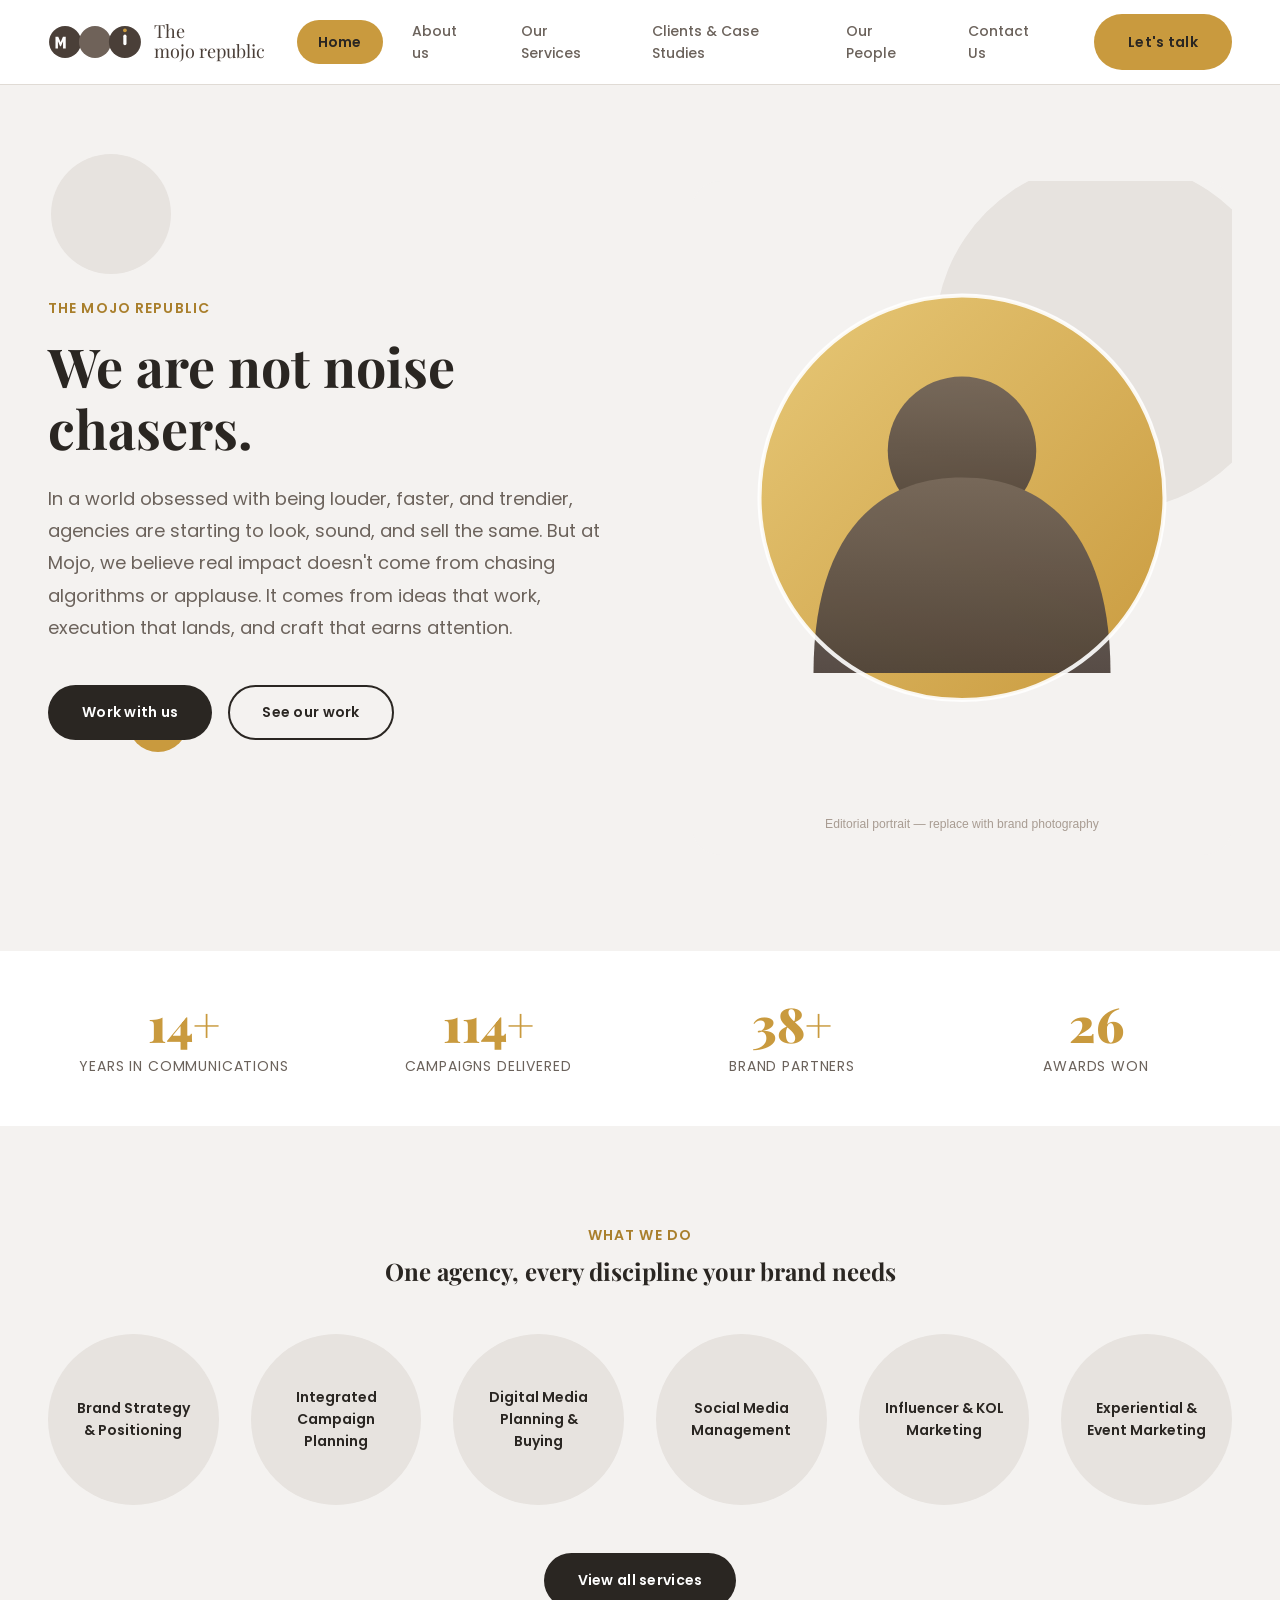
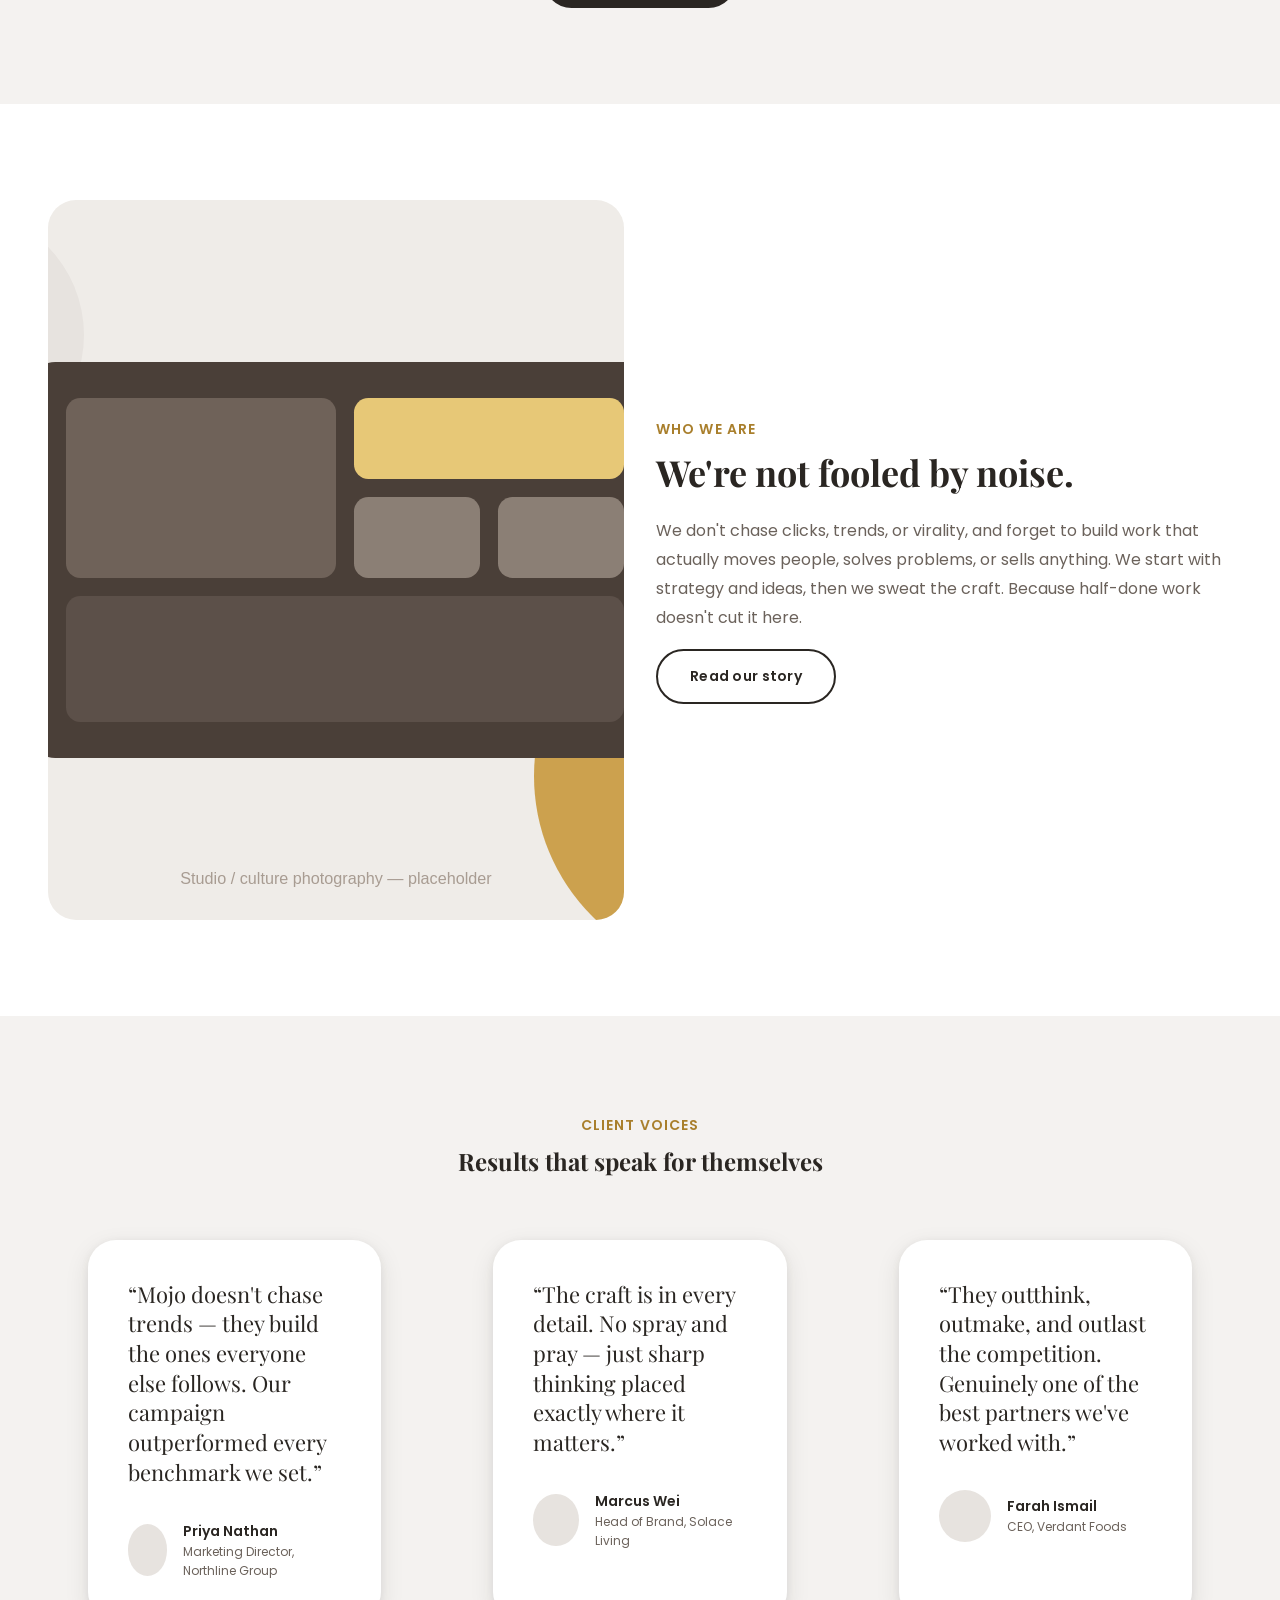
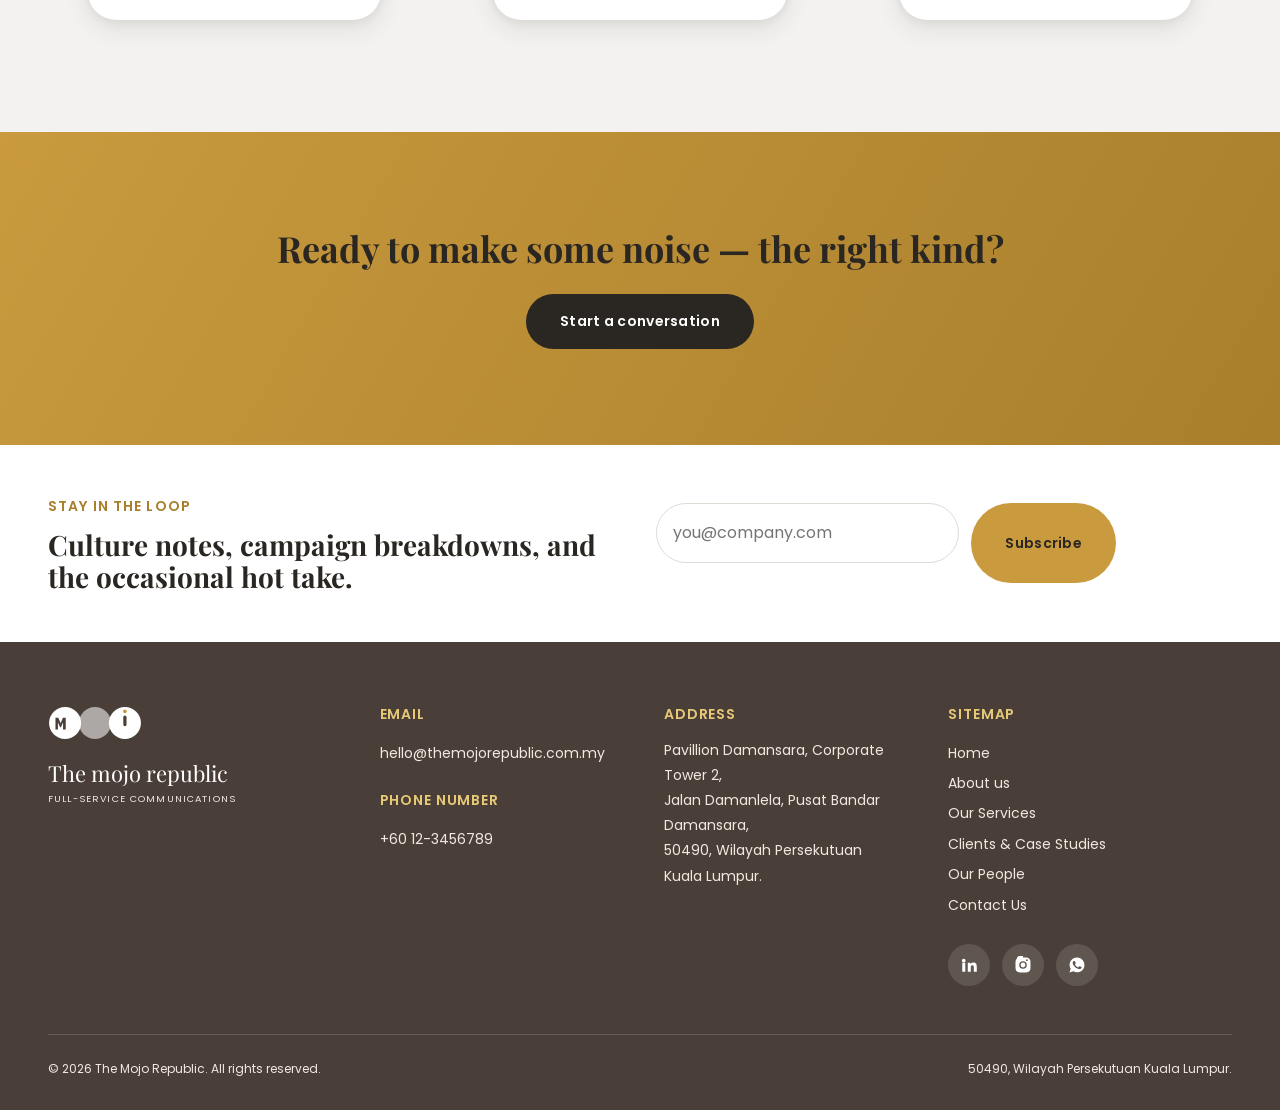
==== index.html @ 28639d94 "first commit" ====
<!DOCTYPE html>
<html lang="en">
<head>
  <meta charset="UTF-8" />
  <meta name="viewport" content="width=device-width, initial-scale=1.0" />
  <title>The Mojo Republic | Full-Service Communications Agency, Kuala Lumpur</title>
  <meta name="description" content="The Mojo Republic blends PR, social, content, digital, and experiential craft into integrated campaigns that move people, solve problems, and sell. Less noise. More Mojo." />
  <meta name="theme-color" content="#c99a3e" />
  <link rel="canonical" href="https://www.themojorepublic.com.my/index.html" />

  <meta property="og:type" content="website" />
  <meta property="og:title" content="The Mojo Republic | We are not noise chasers." />
  <meta property="og:description" content="Strategy-led, craft-obsessed communications: brand, social, content, digital and experiential — under one roof." />
  <meta property="og:image" content="assets/images/hero-banner.svg" />
  <meta property="og:url" content="https://www.themojorepublic.com.my/index.html" />
  <meta name="twitter:card" content="summary_large_image" />

  <link rel="icon" type="image/svg+xml" href="assets/images/favicon.svg" />
  <link rel="preconnect" href="https://fonts.googleapis.com" />
  <link rel="preconnect" href="https://fonts.gstatic.com" crossorigin />
  <link rel="stylesheet" href="css/style.css" />

  <script type="application/ld+json">
  {
    "@context": "https://schema.org",
    "@type": "MarketingAgency",
    "name": "The Mojo Republic",
    "url": "https://www.themojorepublic.com.my",
    "email": "hello@themojorepublic.com.my",
    "telephone": "+60123456789",
    "address": {
      "@type": "PostalAddress",
      "streetAddress": "Pavillion Damansara, Corporate Tower 2, Jalan Damanlela, Pusat Bandar Damansara",
      "addressLocality": "Kuala Lumpur",
      "postalCode": "50490",
      "addressCountry": "MY"
    }
  }
  </script>
</head>
<body data-page="home">
  <a class="skip-link" href="#main">Skip to main content</a>

  <div data-component="navbar"></div>

  <main id="main">
    <!-- Hero -->
    <section class="hero">
      <div class="circle-motif" aria-hidden="true">
        <div class="circle-motif__dot circle-motif__dot--float" style="width:120px;height:120px;top:8%;left:4%;"></div>
        <div class="circle-motif__dot circle-motif__dot--accent" style="width:60px;height:60px;top:70%;left:10%;"></div>
      </div>
      <div class="container hero__grid">
        <div data-reveal>
          <p class="hero__eyebrow">The Mojo Republic</p>
          <h1 class="hero__title">We are not noise chasers.</h1>
          <p class="hero__lede">
            In a world obsessed with being louder, faster, and trendier, agencies are starting to look, sound,
            and sell the same. But at Mojo, we believe real impact doesn't come from chasing algorithms or
            applause. It comes from ideas that work, execution that lands, and craft that earns attention.
          </p>
          <div class="hero__actions">
            <a class="btn btn--primary" href="contact.html">Work with us</a>
            <a class="btn btn--outline" href="clients.html">See our work</a>
          </div>
        </div>
        <div class="hero__media" data-reveal="scale">
          <img src="assets/images/hero-banner.svg" alt="Creative direction at The Mojo Republic" width="800" height="1000" fetchpriority="high" />
        </div>
      </div>
    </section>

    <!-- Stats -->
    <section class="section section--sm" aria-label="Agency highlights">
      <div class="container">
        <div class="grid grid-4" data-render="stats"></div>
      </div>
    </section>

    <!-- Services teaser -->
    <section class="section section--alt">
      <div class="container">
        <div class="section-head text-center mx-auto">
          <p class="section-eyebrow">What we do</p>
          <h2>One agency, every discipline your brand needs</h2>
        </div>
        <div class="grid grid-6" data-render="services"></div>
        <div class="text-center" style="margin-top:var(--space-8);">
          <a class="btn btn--primary" href="services.html">View all services</a>
        </div>
      </div>
    </section>

    <!-- About teaser -->
    <section class="section">
      <div class="container grid grid-2" style="align-items:center;">
        <div class="hero__media" data-reveal="scale">
          <img src="assets/images/about-banner.svg" alt="Inside The Mojo Republic studio" loading="lazy" width="1200" height="800" />
        </div>
        <div data-reveal>
          <p class="section-eyebrow">Who we are</p>
          <h2 style="font-size:var(--fs-2xl);margin-bottom:var(--space-5);">We're not fooled by noise.</h2>
          <p style="color:var(--color-text-muted);line-height:var(--lh-relaxed);margin-bottom:var(--space-4);">
            We don't chase clicks, trends, or virality, and forget to build work that actually moves people,
            solves problems, or sells anything. We start with strategy and ideas, then we sweat the craft.
            Because half-done work doesn't cut it here.
          </p>
          <a class="btn btn--outline" href="about.html">Read our story</a>
        </div>
      </div>
    </section>

    <!-- Testimonials -->
    <section class="section section--alt">
      <div class="container">
        <div class="section-head text-center mx-auto">
          <p class="section-eyebrow">Client voices</p>
          <h2>Results that speak for themselves</h2>
        </div>
        <div class="grid grid-3" data-render="testimonials"></div>
      </div>
    </section>

    <!-- CTA -->
    <section class="section" style="background:linear-gradient(120deg, var(--color-accent), var(--color-accent-dark));">
      <div class="container text-center" data-reveal>
        <h2 style="color:var(--color-secondary);font-size:var(--fs-2xl);margin-bottom:var(--space-5);">Ready to make some noise — the right kind?</h2>
        <a class="btn btn--primary" href="contact.html">Start a conversation</a>
      </div>
    </section>

    <!-- Newsletter -->
    <section class="section section--sm">
      <div class="container grid grid-2" style="align-items:center;">
        <div data-reveal>
          <p class="section-eyebrow">Stay in the loop</p>
          <h2 style="font-size:var(--fs-xl);">Culture notes, campaign breakdowns, and the occasional hot take.</h2>
        </div>
        <form class="newsletter-form" data-form="newsletter" data-reveal novalidate>
          <div class="form-field" style="flex:1;margin-bottom:0;">
            <label class="visually-hidden" for="newsletterEmail">Email address</label>
            <input class="form-input" type="email" id="newsletterEmail" name="email" placeholder="you@company.com" required />
            <span class="form-error" role="alert"></span>
          </div>
          <button class="btn btn--accent" type="submit">Subscribe</button>
          <div class="form-status" data-form-status role="status" aria-live="polite"></div>
        </form>
      </div>
    </section>
  </main>

  <div data-component="footer"></div>

  <script src="js/config.js"></script>
  <script src="js/content-data.js"></script>
  <script src="js/components.js"></script>
  <script src="js/api.js"></script>
  <script src="js/main.js"></script>
</body>
</html>
---- css/style.css ----
/* ==========================================================================
   The Mojo Republic — main stylesheet entry point
   Import order matters: tokens -> layout/reset -> components -> animation
   ========================================================================== */

@import url('https://fonts.googleapis.com/css2?family=Playfair+Display:ital,wght@0,500;0,600;0,700;0,800;1,600&family=Poppins:wght@300;400;500;600;700&display=swap');

@import 'variables.css';
@import 'layout.css';
@import 'components.css';
@import 'animations.css';
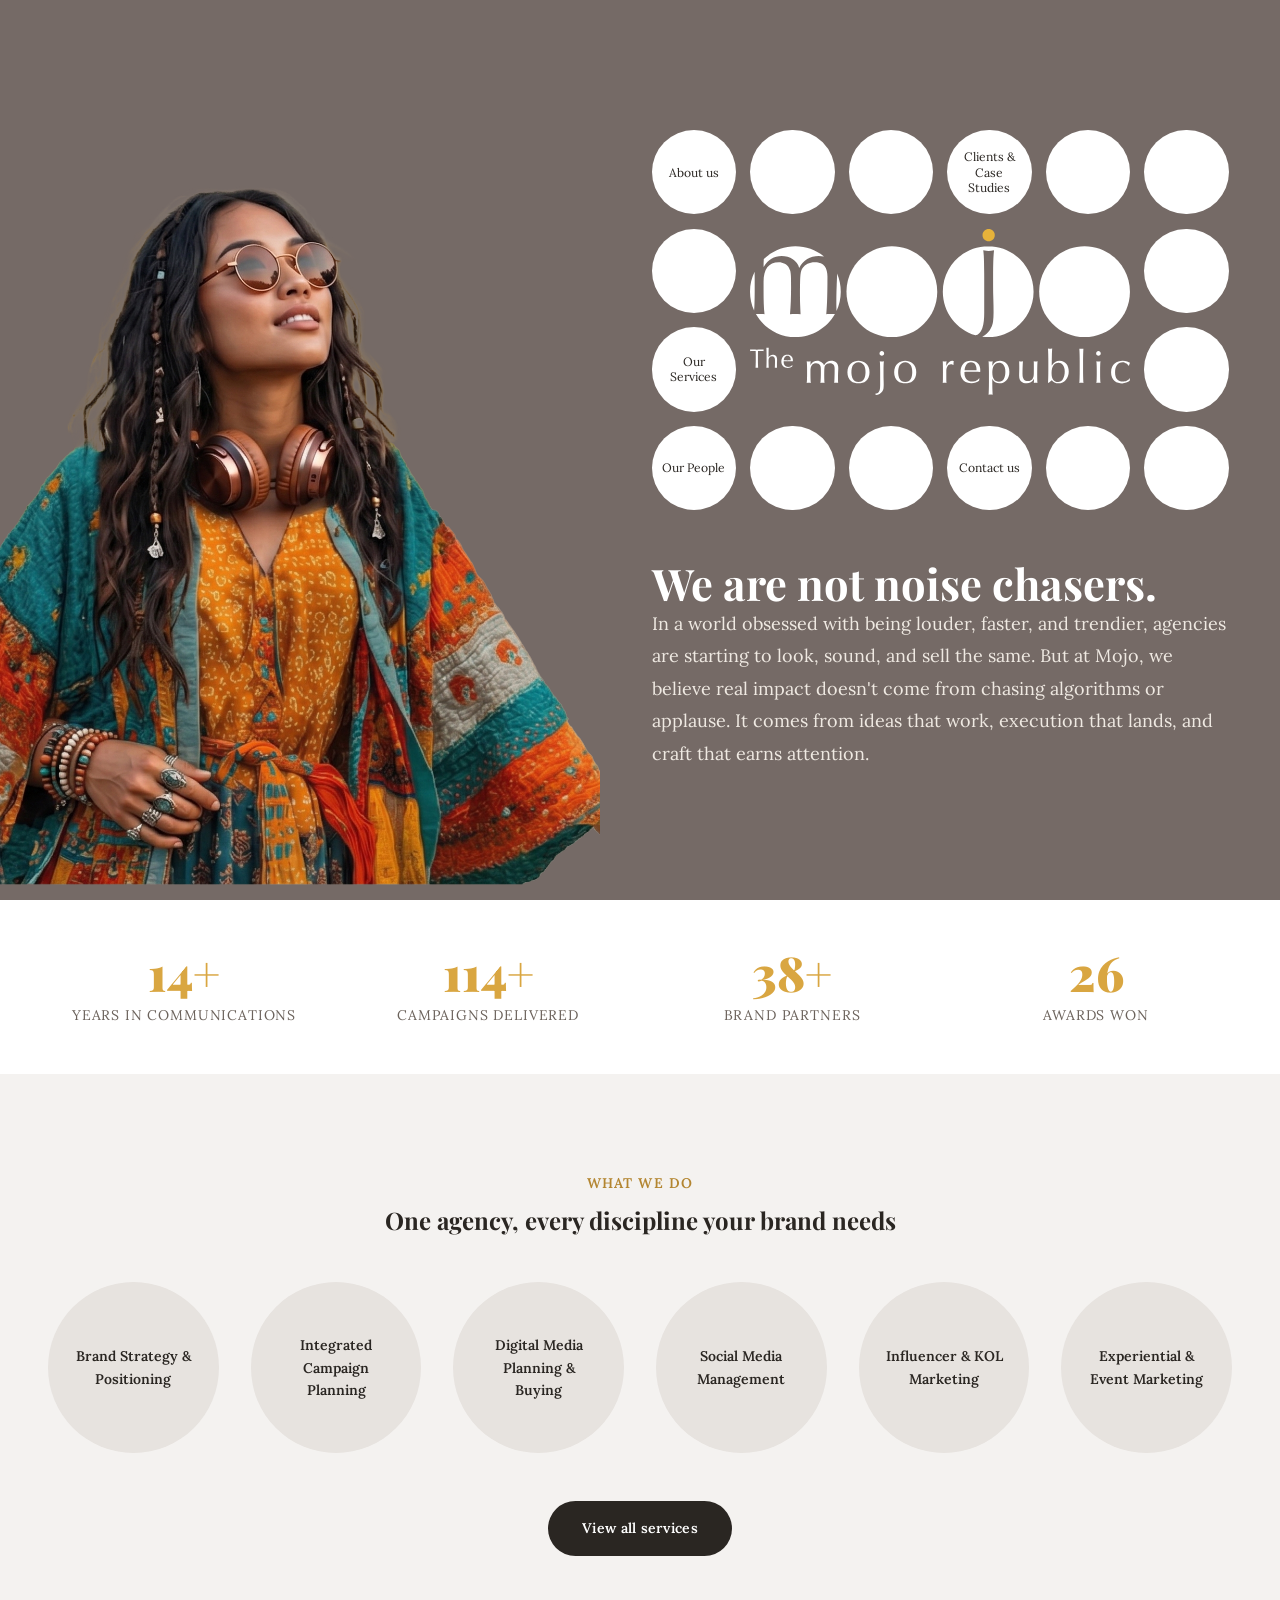
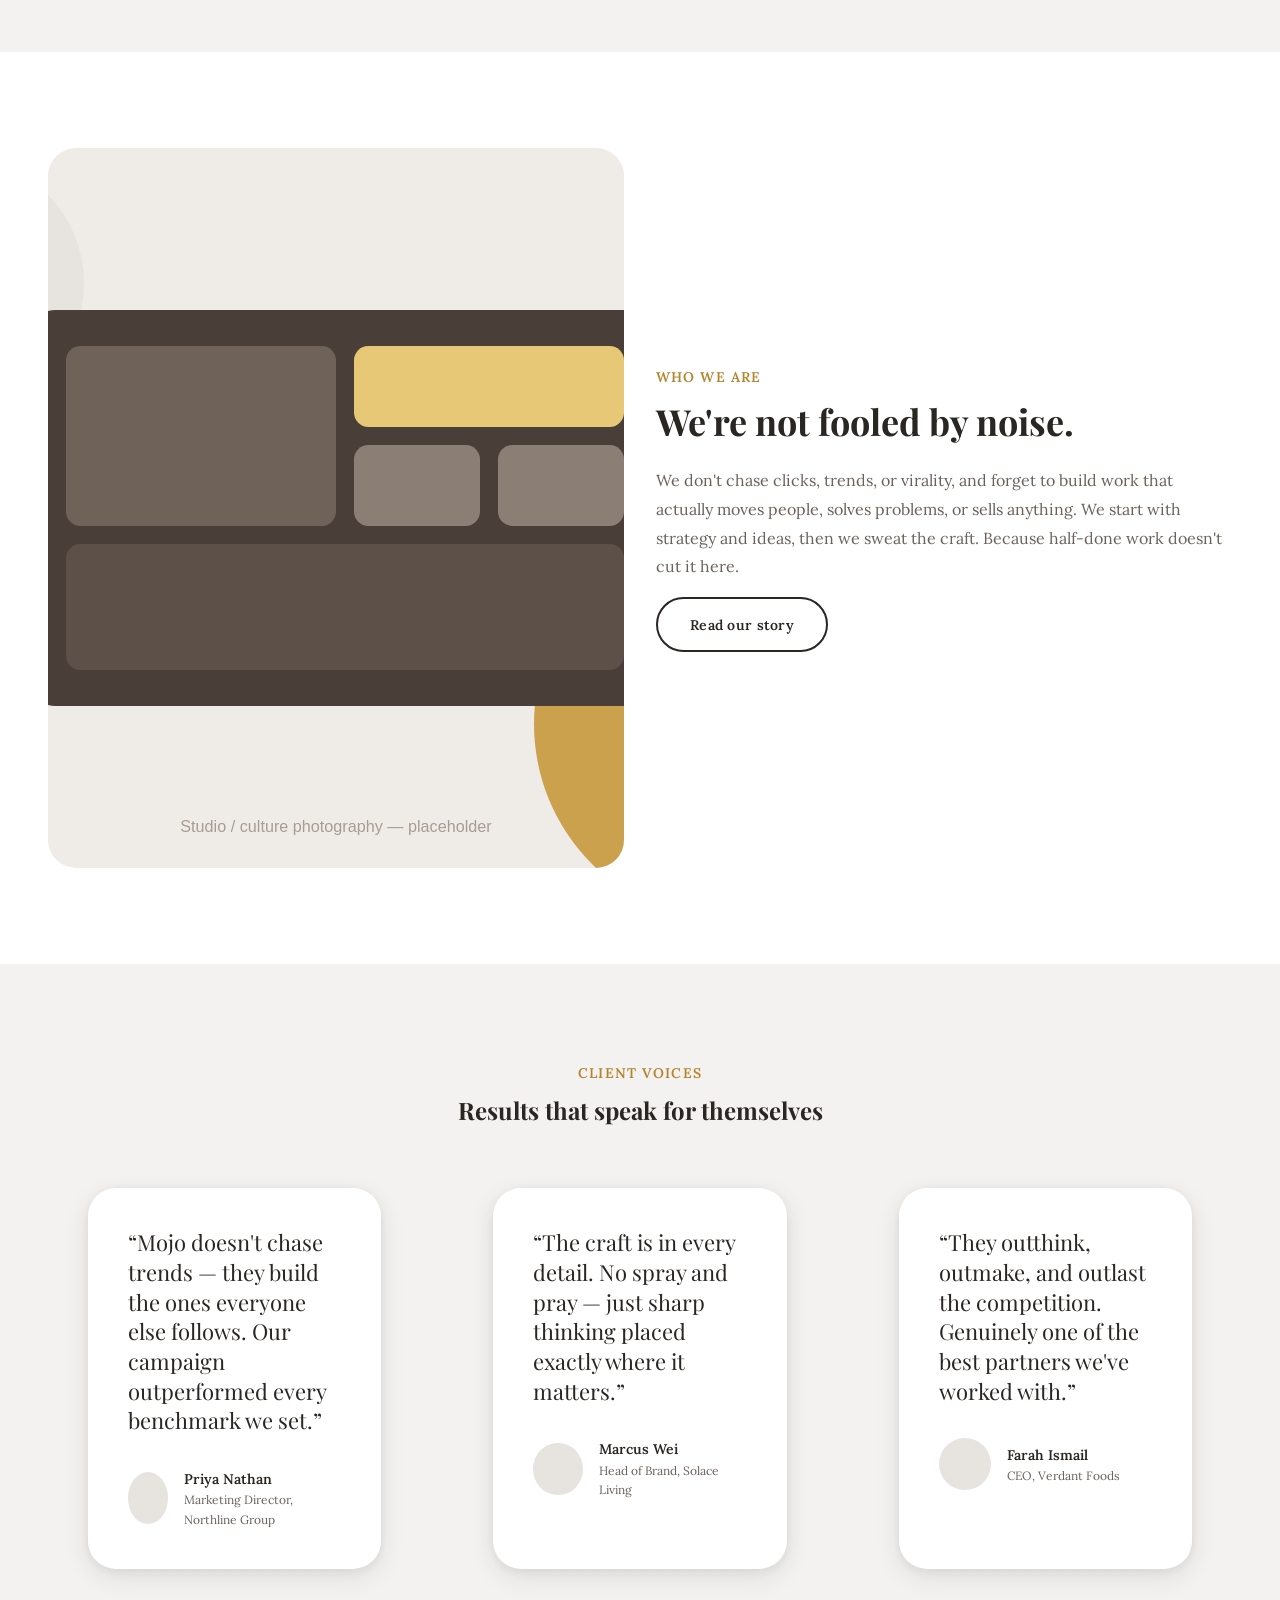
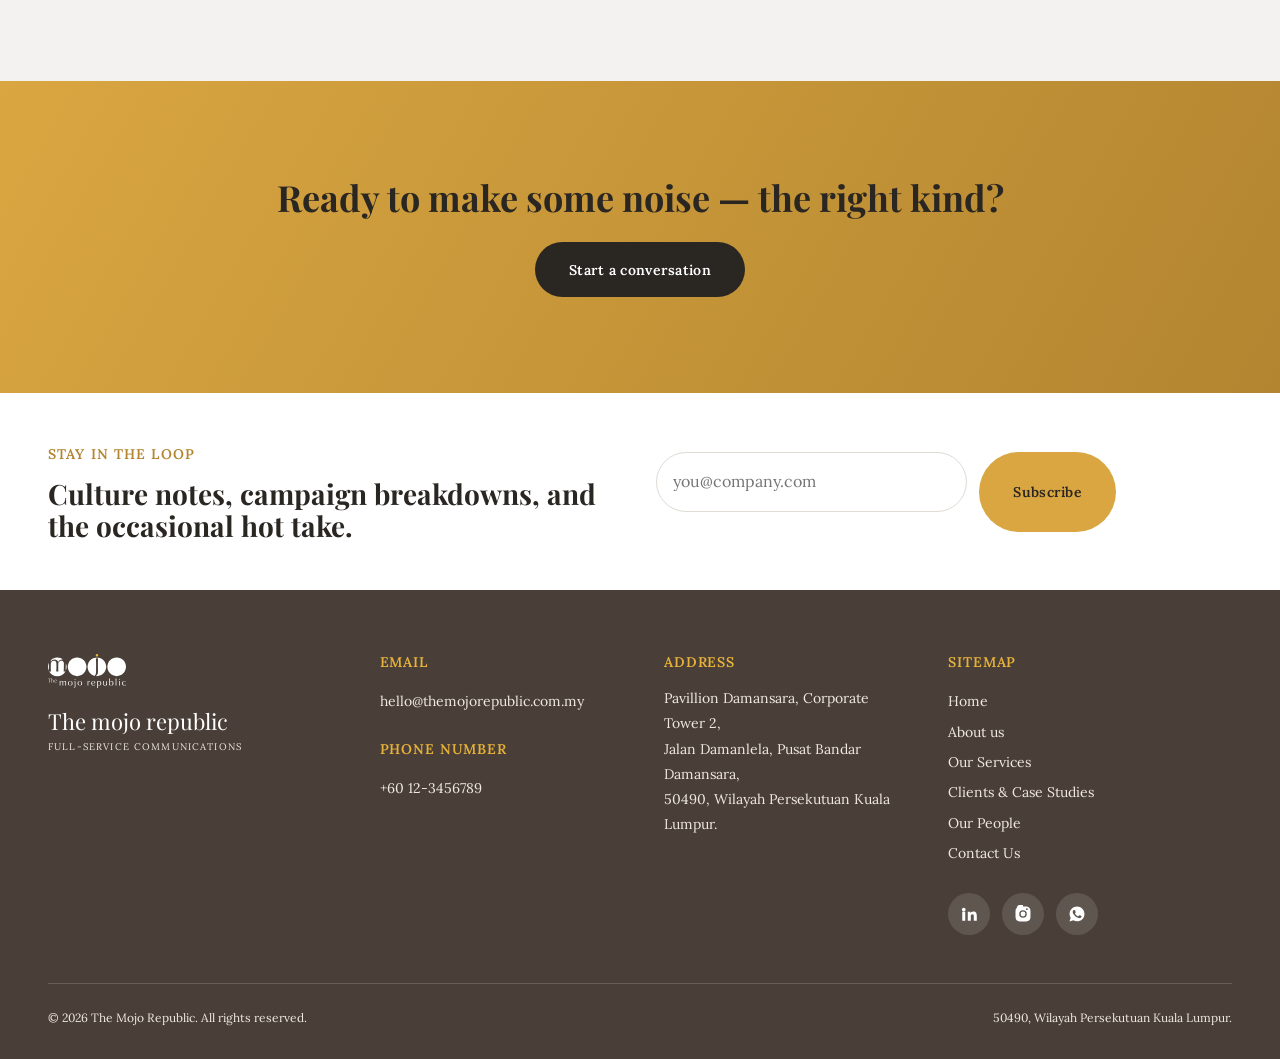
==== commit 0ec75ea4: "update" ====
--- a/index.html
+++ b/index.html
@@ -5,7 +5,7 @@
   <meta name="viewport" content="width=device-width, initial-scale=1.0" />
   <title>The Mojo Republic | Full-Service Communications Agency, Kuala Lumpur</title>
   <meta name="description" content="The Mojo Republic blends PR, social, content, digital, and experiential craft into integrated campaigns that move people, solve problems, and sell. Less noise. More Mojo." />
-  <meta name="theme-color" content="#c99a3e" />
+  <meta name="theme-color" content="#d9a641" />
   <link rel="canonical" href="https://www.themojorepublic.com.my/index.html" />
 
   <meta property="og:type" content="website" />
@@ -41,31 +41,45 @@
 <body data-page="home">
   <a class="skip-link" href="#main">Skip to main content</a>
 
-  <div data-component="navbar"></div>
+  <main id="main">
+    <!-- Landing hero -->
+    <section class="hero-landing">
+      <div class="hero-landing__photo">
+        <img src="assets/images/hero-photo.png" alt="Creative director at The Mojo Republic" fetchpriority="high" />
+      </div>
+      <div class="hero-landing__panel">
+        <nav class="nav-grid" aria-label="Primary">
+          <a class="nav-grid__link" style="grid-column:1;grid-row:1;" href="about.html">About us</a>
+          <span class="nav-grid__circle" style="grid-column:2;grid-row:1;" aria-hidden="true"></span>
+          <span class="nav-grid__circle" style="grid-column:3;grid-row:1;" aria-hidden="true"></span>
+          <a class="nav-grid__link" style="grid-column:4;grid-row:1;" href="clients.html">Clients &amp; Case Studies</a>
+          <span class="nav-grid__circle" style="grid-column:5;grid-row:1;" aria-hidden="true"></span>
+          <span class="nav-grid__circle" style="grid-column:6;grid-row:1;" aria-hidden="true"></span>
 
-  <main id="main">
-    <!-- Hero -->
-    <section class="hero">
-      <div class="circle-motif" aria-hidden="true">
-        <div class="circle-motif__dot circle-motif__dot--float" style="width:120px;height:120px;top:8%;left:4%;"></div>
-        <div class="circle-motif__dot circle-motif__dot--accent" style="width:60px;height:60px;top:70%;left:10%;"></div>
-      </div>
-      <div class="container hero__grid">
+          <span class="nav-grid__circle" style="grid-column:1;grid-row:2;" aria-hidden="true"></span>
+          <div class="nav-grid__logo">
+            <img src="assets/images/logo-white.svg" alt="The Mojo Republic" />
+          </div>
+          <span class="nav-grid__circle" style="grid-column:6;grid-row:2;" aria-hidden="true"></span>
+
+          <a class="nav-grid__link" style="grid-column:1;grid-row:3;" href="services.html">Our Services</a>
+          <span class="nav-grid__circle" style="grid-column:6;grid-row:3;" aria-hidden="true"></span>
+
+          <a class="nav-grid__link" style="grid-column:1;grid-row:4;" href="people.html">Our People</a>
+          <span class="nav-grid__circle" style="grid-column:2;grid-row:4;" aria-hidden="true"></span>
+          <span class="nav-grid__circle" style="grid-column:3;grid-row:4;" aria-hidden="true"></span>
+          <a class="nav-grid__link" style="grid-column:4;grid-row:4;" href="contact.html">Contact us</a>
+          <span class="nav-grid__circle" style="grid-column:5;grid-row:4;" aria-hidden="true"></span>
+          <span class="nav-grid__circle" style="grid-column:6;grid-row:4;" aria-hidden="true"></span>
+        </nav>
+
         <div data-reveal>
-          <p class="hero__eyebrow">The Mojo Republic</p>
-          <h1 class="hero__title">We are not noise chasers.</h1>
-          <p class="hero__lede">
+          <h1 class="hero-landing__title">We are not noise chasers.</h1>
+          <p class="hero-landing__lede">
             In a world obsessed with being louder, faster, and trendier, agencies are starting to look, sound,
             and sell the same. But at Mojo, we believe real impact doesn't come from chasing algorithms or
             applause. It comes from ideas that work, execution that lands, and craft that earns attention.
           </p>
-          <div class="hero__actions">
-            <a class="btn btn--primary" href="contact.html">Work with us</a>
-            <a class="btn btn--outline" href="clients.html">See our work</a>
-          </div>
-        </div>
-        <div class="hero__media" data-reveal="scale">
-          <img src="assets/images/hero-banner.svg" alt="Creative direction at The Mojo Republic" width="800" height="1000" fetchpriority="high" />
         </div>
       </div>
     </section>
--- a/css/style.css
+++ b/css/style.css
@@ -3,7 +3,7 @@
    Import order matters: tokens -> layout/reset -> components -> animation
    ========================================================================== */
 
-@import url('https://fonts.googleapis.com/css2?family=Playfair+Display:ital,wght@0,500;0,600;0,700;0,800;1,600&family=Poppins:wght@300;400;500;600;700&display=swap');
+@import url('https://fonts.googleapis.com/css2?family=Playfair+Display:ital,wght@0,500;0,600;0,700;0,800;1,600&family=Lora:ital,wght@0,400;0,500;0,600;0,700;1,400&display=swap');
 
 @import 'variables.css';
 @import 'layout.css';
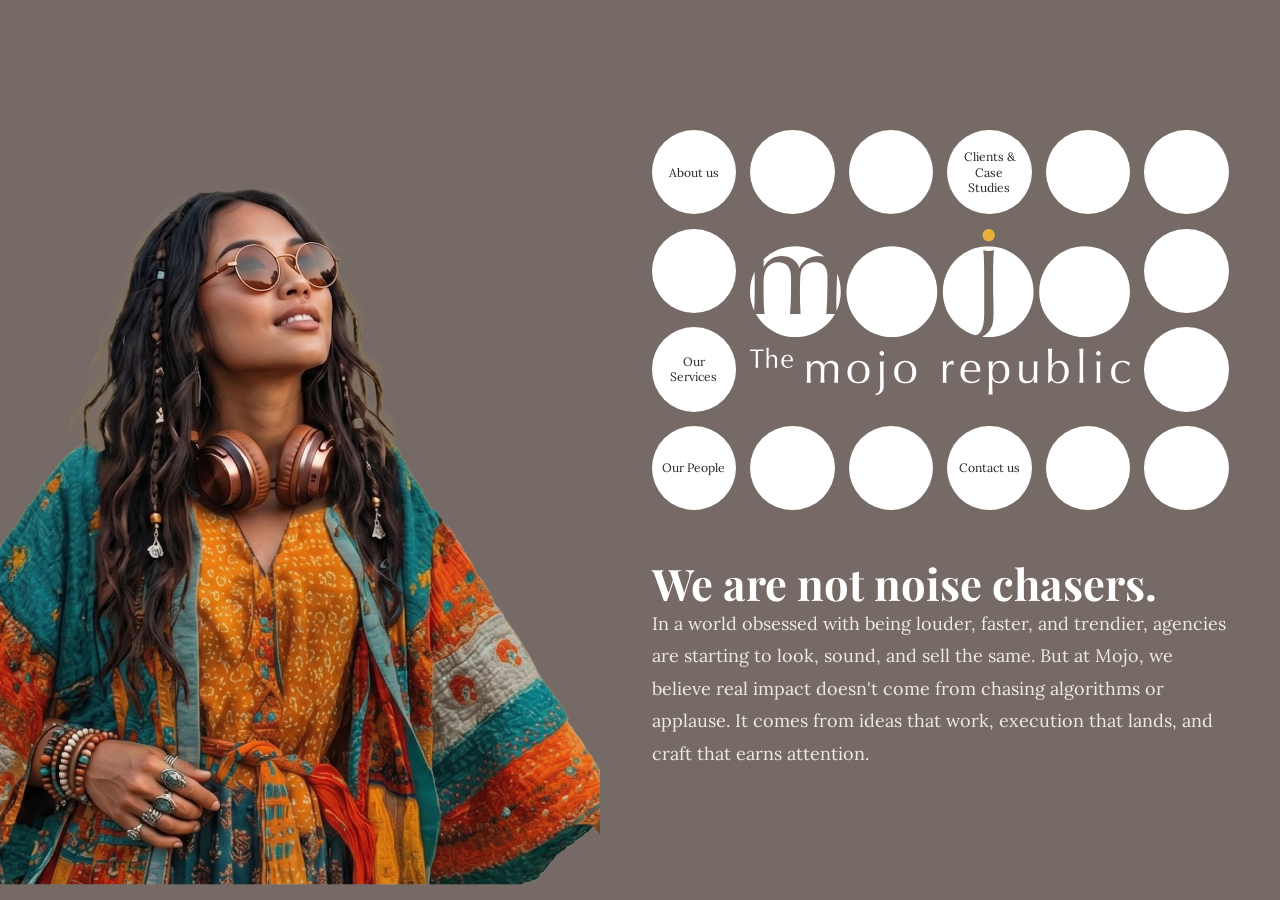
==== commit d2be2a23: "Trim every page to exactly what the wireframe shows Each page had grown extra sections beyond its wi" ====
--- a/index.html
+++ b/index.html
@@ -83,87 +83,7 @@
         </div>
       </div>
     </section>
-
-    <!-- Stats -->
-    <section class="section section--sm" aria-label="Agency highlights">
-      <div class="container">
-        <div class="grid grid-4" data-render="stats"></div>
-      </div>
-    </section>
-
-    <!-- Services teaser -->
-    <section class="section section--alt">
-      <div class="container">
-        <div class="section-head text-center mx-auto">
-          <p class="section-eyebrow">What we do</p>
-          <h2>One agency, every discipline your brand needs</h2>
-        </div>
-        <div class="grid grid-6" data-render="services"></div>
-        <div class="text-center" style="margin-top:var(--space-8);">
-          <a class="btn btn--primary" href="services.html">View all services</a>
-        </div>
-      </div>
-    </section>
-
-    <!-- About teaser -->
-    <section class="section">
-      <div class="container grid grid-2" style="align-items:center;">
-        <div class="hero__media" data-reveal="scale">
-          <img src="assets/images/about-banner.svg" alt="Inside The Mojo Republic studio" loading="lazy" width="1200" height="800" />
-        </div>
-        <div data-reveal>
-          <p class="section-eyebrow">Who we are</p>
-          <h2 style="font-size:var(--fs-2xl);margin-bottom:var(--space-5);">We're not fooled by noise.</h2>
-          <p style="color:var(--color-text-muted);line-height:var(--lh-relaxed);margin-bottom:var(--space-4);">
-            We don't chase clicks, trends, or virality, and forget to build work that actually moves people,
-            solves problems, or sells anything. We start with strategy and ideas, then we sweat the craft.
-            Because half-done work doesn't cut it here.
-          </p>
-          <a class="btn btn--outline" href="about.html">Read our story</a>
-        </div>
-      </div>
-    </section>
-
-    <!-- Testimonials -->
-    <section class="section section--alt">
-      <div class="container">
-        <div class="section-head text-center mx-auto">
-          <p class="section-eyebrow">Client voices</p>
-          <h2>Results that speak for themselves</h2>
-        </div>
-        <div class="grid grid-3" data-render="testimonials"></div>
-      </div>
-    </section>
-
-    <!-- CTA -->
-    <section class="section" style="background:linear-gradient(120deg, var(--color-accent), var(--color-accent-dark));">
-      <div class="container text-center" data-reveal>
-        <h2 style="color:var(--color-secondary);font-size:var(--fs-2xl);margin-bottom:var(--space-5);">Ready to make some noise — the right kind?</h2>
-        <a class="btn btn--primary" href="contact.html">Start a conversation</a>
-      </div>
-    </section>
-
-    <!-- Newsletter -->
-    <section class="section section--sm">
-      <div class="container grid grid-2" style="align-items:center;">
-        <div data-reveal>
-          <p class="section-eyebrow">Stay in the loop</p>
-          <h2 style="font-size:var(--fs-xl);">Culture notes, campaign breakdowns, and the occasional hot take.</h2>
-        </div>
-        <form class="newsletter-form" data-form="newsletter" data-reveal novalidate>
-          <div class="form-field" style="flex:1;margin-bottom:0;">
-            <label class="visually-hidden" for="newsletterEmail">Email address</label>
-            <input class="form-input" type="email" id="newsletterEmail" name="email" placeholder="you@company.com" required />
-            <span class="form-error" role="alert"></span>
-          </div>
-          <button class="btn btn--accent" type="submit">Subscribe</button>
-          <div class="form-status" data-form-status role="status" aria-live="polite"></div>
-        </form>
-      </div>
-    </section>
   </main>
-
-  <div data-component="footer"></div>
 
   <script src="js/config.js"></script>
   <script src="js/content-data.js"></script>
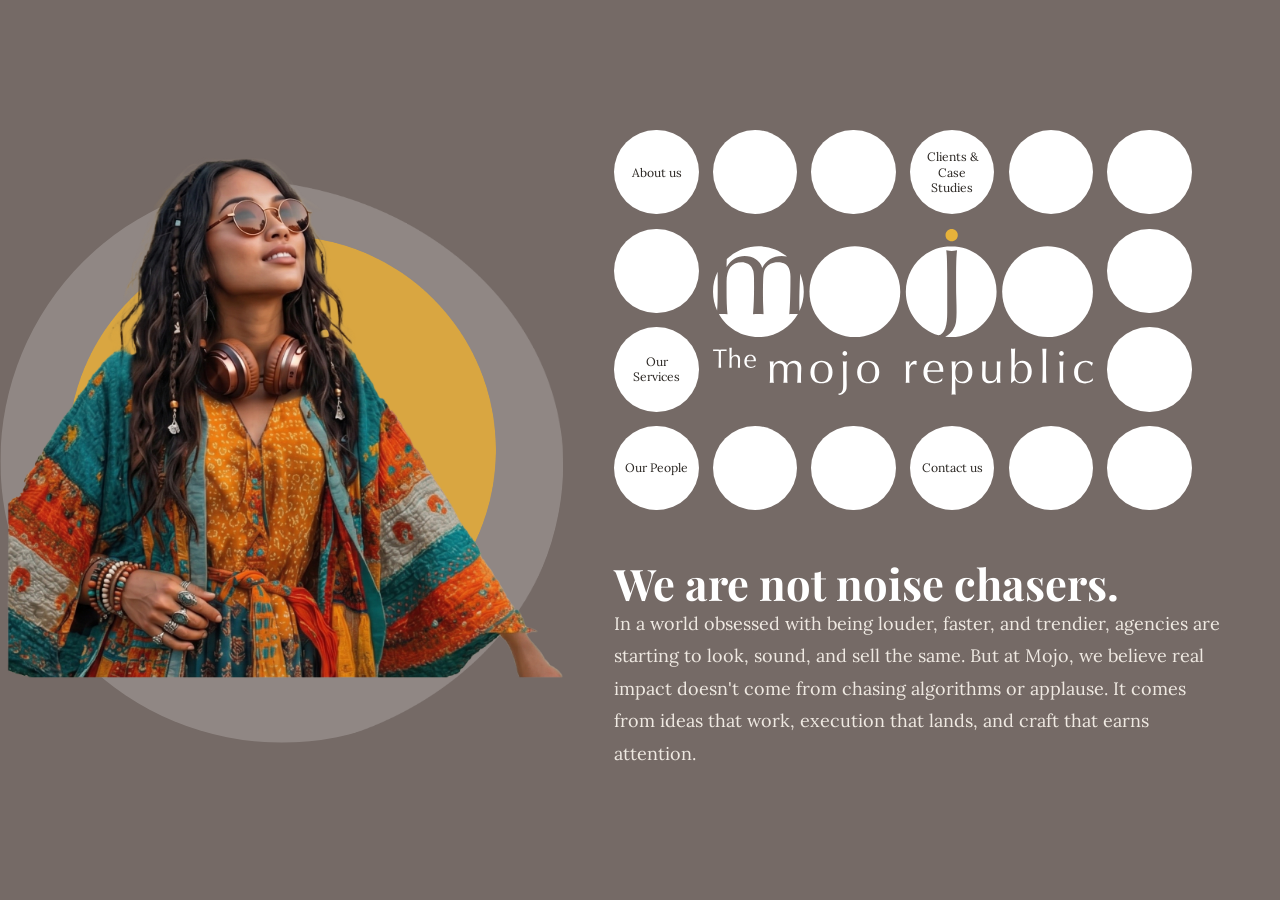
==== commit 46f0b652: "update" ====
--- a/index.html
+++ b/index.html
@@ -45,41 +45,45 @@
     <!-- Landing hero -->
     <section class="hero-landing">
       <div class="hero-landing__photo">
-        <img src="assets/images/hero-photo.png" alt="Creative director at The Mojo Republic" fetchpriority="high" />
+        <img class="hero-landing__ellipse hero-landing__ellipse--glow" src="assets/images/ellipse-glow.png" alt="" aria-hidden="true" />
+        <img class="hero-landing__ellipse hero-landing__ellipse--gold" src="assets/images/ellipse-gold.png" alt="" aria-hidden="true" />
+        <img class="hero-landing__portrait" src="assets/images/hero-photo.png" alt="Creative director at The Mojo Republic" fetchpriority="high" />
       </div>
       <div class="hero-landing__panel">
-        <nav class="nav-grid" aria-label="Primary">
-          <a class="nav-grid__link" style="grid-column:1;grid-row:1;" href="about.html">About us</a>
-          <span class="nav-grid__circle" style="grid-column:2;grid-row:1;" aria-hidden="true"></span>
-          <span class="nav-grid__circle" style="grid-column:3;grid-row:1;" aria-hidden="true"></span>
-          <a class="nav-grid__link" style="grid-column:4;grid-row:1;" href="clients.html">Clients &amp; Case Studies</a>
-          <span class="nav-grid__circle" style="grid-column:5;grid-row:1;" aria-hidden="true"></span>
-          <span class="nav-grid__circle" style="grid-column:6;grid-row:1;" aria-hidden="true"></span>
+        <div class="nav-grid-wrap">
+          <nav class="nav-grid" aria-label="Primary">
+            <a class="nav-grid__link" style="grid-column:1;grid-row:1;" href="about.html">About us</a>
+            <span class="nav-grid__circle" style="grid-column:2;grid-row:1;" aria-hidden="true"></span>
+            <span class="nav-grid__circle" style="grid-column:3;grid-row:1;" aria-hidden="true"></span>
+            <a class="nav-grid__link" style="grid-column:4;grid-row:1;" href="clients.html">Clients &amp; Case Studies</a>
+            <span class="nav-grid__circle" style="grid-column:5;grid-row:1;" aria-hidden="true"></span>
+            <span class="nav-grid__circle" style="grid-column:6;grid-row:1;" aria-hidden="true"></span>
 
-          <span class="nav-grid__circle" style="grid-column:1;grid-row:2;" aria-hidden="true"></span>
-          <div class="nav-grid__logo">
-            <img src="assets/images/logo-white.svg" alt="The Mojo Republic" />
+            <span class="nav-grid__circle" style="grid-column:1;grid-row:2;" aria-hidden="true"></span>
+            <div class="nav-grid__logo">
+              <img src="assets/images/logo-white.svg" alt="The Mojo Republic" />
+            </div>
+            <span class="nav-grid__circle" style="grid-column:6;grid-row:2;" aria-hidden="true"></span>
+
+            <a class="nav-grid__link" style="grid-column:1;grid-row:3;" href="services.html">Our Services</a>
+            <span class="nav-grid__circle" style="grid-column:6;grid-row:3;" aria-hidden="true"></span>
+
+            <a class="nav-grid__link" style="grid-column:1;grid-row:4;" href="people.html">Our People</a>
+            <span class="nav-grid__circle" style="grid-column:2;grid-row:4;" aria-hidden="true"></span>
+            <span class="nav-grid__circle" style="grid-column:3;grid-row:4;" aria-hidden="true"></span>
+            <a class="nav-grid__link" style="grid-column:4;grid-row:4;" href="contact.html">Contact us</a>
+            <span class="nav-grid__circle" style="grid-column:5;grid-row:4;" aria-hidden="true"></span>
+            <span class="nav-grid__circle" style="grid-column:6;grid-row:4;" aria-hidden="true"></span>
+          </nav>
+
+          <div data-reveal>
+            <h1 class="hero-landing__title">We are not noise chasers.</h1>
+            <p class="hero-landing__lede">
+              In a world obsessed with being louder, faster, and trendier, agencies are starting to look, sound,
+              and sell the same. But at Mojo, we believe real impact doesn't come from chasing algorithms or
+              applause. It comes from ideas that work, execution that lands, and craft that earns attention.
+            </p>
           </div>
-          <span class="nav-grid__circle" style="grid-column:6;grid-row:2;" aria-hidden="true"></span>
-
-          <a class="nav-grid__link" style="grid-column:1;grid-row:3;" href="services.html">Our Services</a>
-          <span class="nav-grid__circle" style="grid-column:6;grid-row:3;" aria-hidden="true"></span>
-
-          <a class="nav-grid__link" style="grid-column:1;grid-row:4;" href="people.html">Our People</a>
-          <span class="nav-grid__circle" style="grid-column:2;grid-row:4;" aria-hidden="true"></span>
-          <span class="nav-grid__circle" style="grid-column:3;grid-row:4;" aria-hidden="true"></span>
-          <a class="nav-grid__link" style="grid-column:4;grid-row:4;" href="contact.html">Contact us</a>
-          <span class="nav-grid__circle" style="grid-column:5;grid-row:4;" aria-hidden="true"></span>
-          <span class="nav-grid__circle" style="grid-column:6;grid-row:4;" aria-hidden="true"></span>
-        </nav>
-
-        <div data-reveal>
-          <h1 class="hero-landing__title">We are not noise chasers.</h1>
-          <p class="hero-landing__lede">
-            In a world obsessed with being louder, faster, and trendier, agencies are starting to look, sound,
-            and sell the same. But at Mojo, we believe real impact doesn't come from chasing algorithms or
-            applause. It comes from ideas that work, execution that lands, and craft that earns attention.
-          </p>
         </div>
       </div>
     </section>
